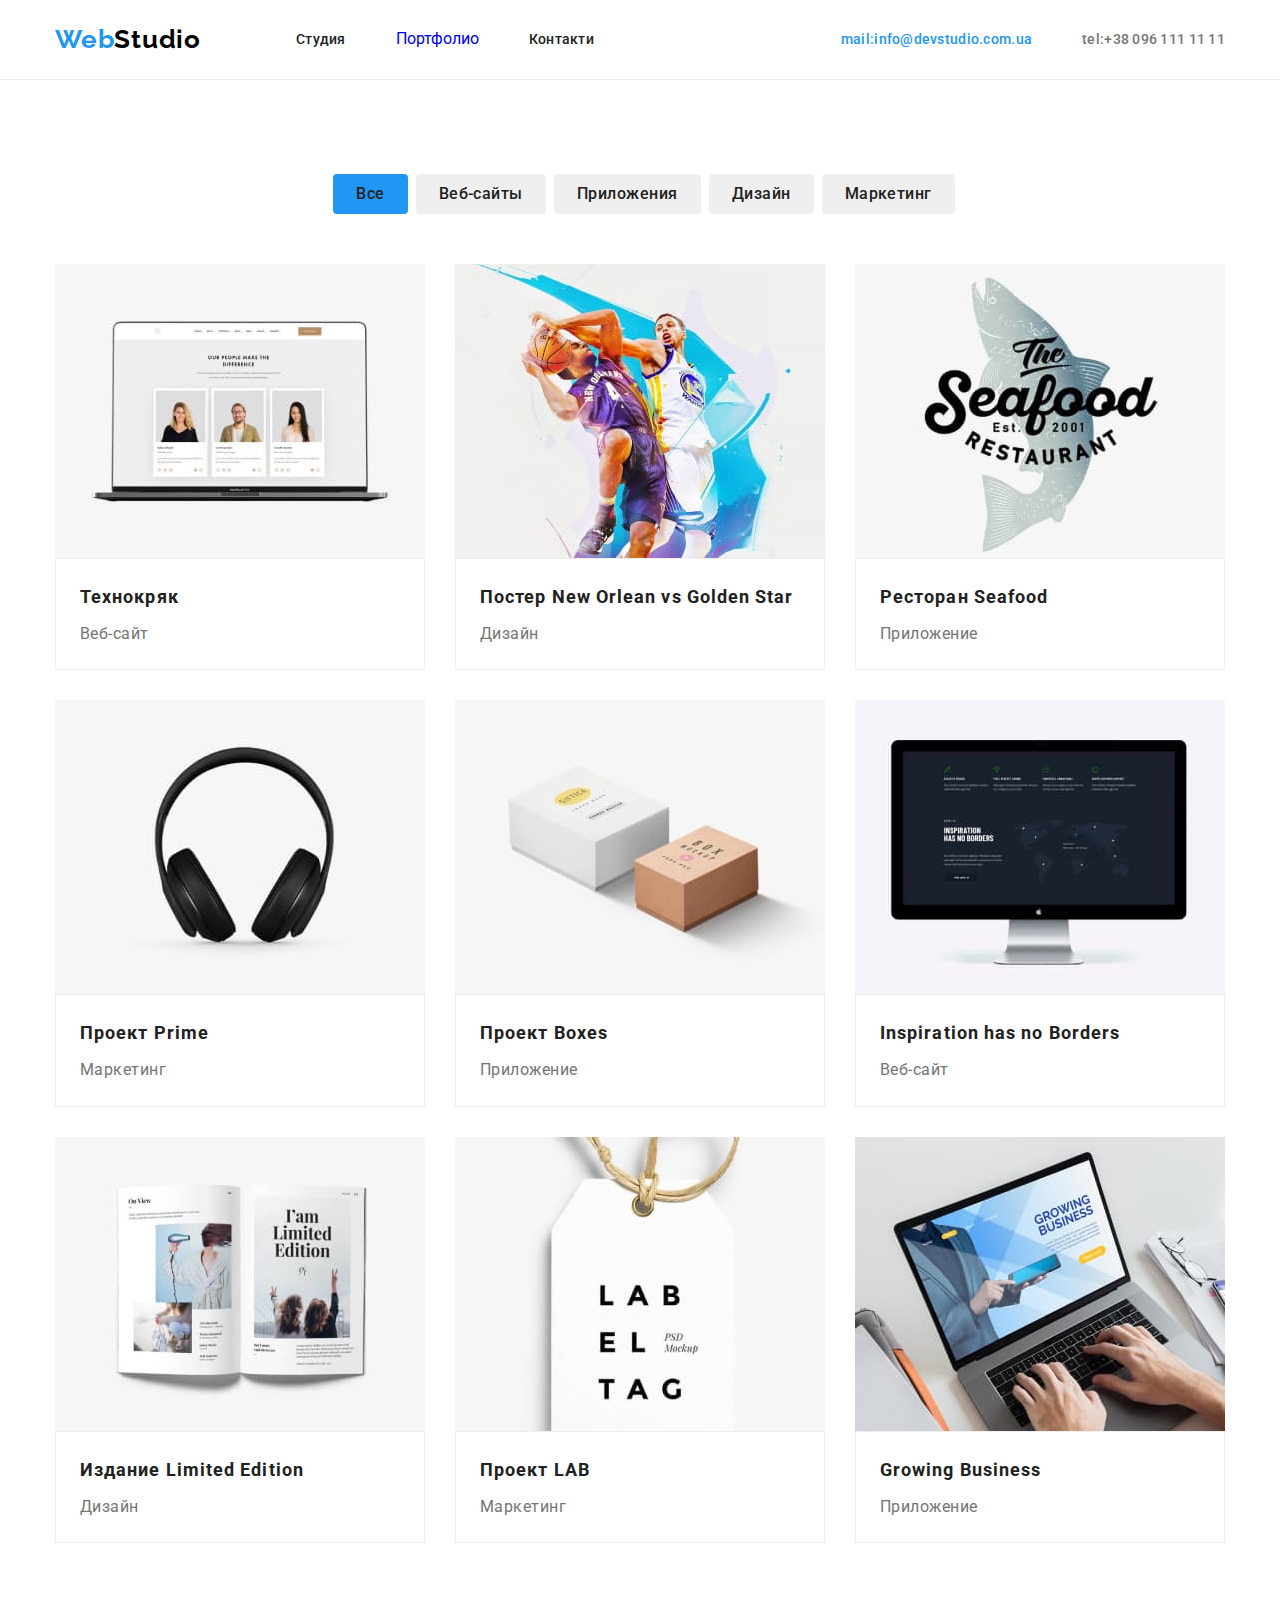
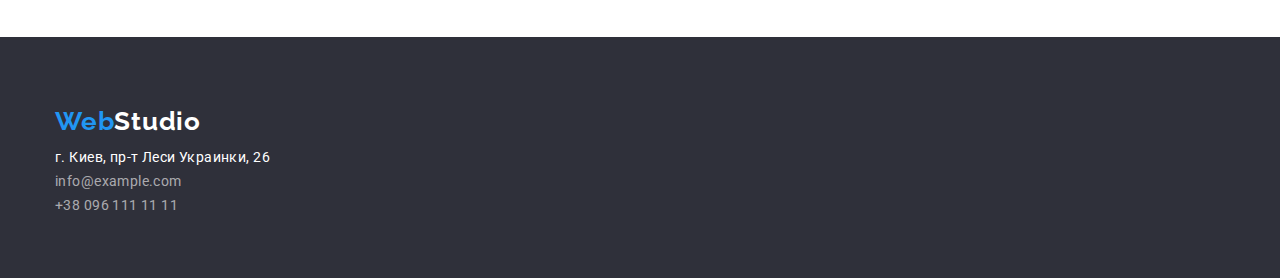
==== portfolio.html @ 2888136c "не відображається  іконка інстаграм" ====
<!DOCTYPE html>
<html lang="en">

<head>
    <meta charset="UTF-8">
    <meta http-equiv="X-UA-Compatible" content="IE=edge">
    <meta name="viewport" content="width=device-width, initial-scale=1.0">
    <link rel="preconnect" href="https://fonts.googleapis.com">
    <link rel="preconnect" href="https://fonts.gstatic.com" crossorigin>
    <link
        href="https://fonts.googleapis.com/css2?family=Raleway:wght@700&family=Roboto:wght@400;500;700;900&display=swap"
        rel="stylesheet">
         <!--нормалізатор-->
        <link rel="stylesheet" href="https://cdnjs.cloudflare.com/ajax/libs/modern-normalize/1.1.0/modern-normalize.min.css" />
        <!--додати стиль-->
    <link rel="stylesheet" href="./css/portfolio.css" />
    <link rel="stylesheet" href="./css/styles.css" />
    <title>Homework#3</title>
</head>

<body>
    <!--Шапка-->
    <header class="header">
        <div class="container">
        <nav class="header-nav">
            <a href="" class="header-logo link">Web<span class="colortext">Studio</span></a>
            <ul class="header-list list">
                <li class="header-item"><a href="./index.html" class="header-link link ">Студия</a></li>
                <li class="header-item"><a href="./portfolio.html" class="portfolio-link link">Портфолио</a></li>
                <li class="header-item"><a href="" class="header-link link">Контакти</a></li>
            </ul>
        </nav>
        <div class="header-connect">
            <ul class="header-list list">
                <li><a class="header-mail link" href="">mail:info@devstudio.com.ua</a></li>
                <li><a class="header-tel link" href="">tel:+38 096 111 11 11</a></li>
            </ul>
        </div>
        </div>
        </header>
        <main>
    <section class="portfolio ">
        <div class="container">
    <ul class="portfolio-selection ">
    <li class="portfolio-item"><button class="btn current" type="button">Все</button></li>
    <li class="portfolio-item"><button class="btn" type="button">Веб-сайты</button></li>
    <li class="portfolio-item"><button class="btn" type="button">Приложения</button></li>
    <li class="portfolio-item"><button class="btn" type="button">Дизайн</button></li>
    <li class="portfolio-item"><button class="btn" type="button">Маркетинг</button></li>
    </ul>
        
       <div class="gallery">
     <ul class="gallery-list list">
                <li class="calery-item">
                    <a href="" class="link"></a>
                    <img src="./images/technokriak.jpg" alt="" class="img" width="370">
                    <div class="foto-bottom link">
                        <h3 class="portfolio-title">Технокряк</h3>
                    <p class="portfolio-text">Веб-сайт</p>
                    </div>
                    </li>
                <li class="calery-item">
                    <a href="" class="link"></a>
                    <img src="./images/neworlean.jpg" alt="" class="img" width="370">
                    <div class="foto-bottom link">
                    <h3 class="portfolio-title">Постер New Orlean vs Golden Star</h3>
                    <p class="portfolio-text">Дизайн</p>
                </div>
                </li>
                <li class="calery-item">
                    <a href="" class="link"></a>
                    <img src="./images/seafood.jpg" alt="" class="img" width="370">
                    <div class="foto-bottom link">
                    <h3 class="portfolio-title">Ресторан Seafood</h3>
                    <p class="portfolio-text">Приложение</p>
                </div>
                </li>
                <li class="calery-item">
                    <a href="" class="link"></a>
                    <img src="./images/prime.jpg" alt="" class="img" width="370">
                    <div class="foto-bottom link">
                    <h3 class="portfolio-title">Проект Prime</h3>
                    <p class="portfolio-text">Маркетинг</p>
                </div>
                </li>
                <li class="calery-item">
                    <a href="" class="link"></a>
                    <img src="./images/box.jpg" alt="" class="img" width="370">
                    <div class="foto-bottom link">
                    <h3 class="portfolio-title">Проект Boxes</h3>
                    <p class="portfolio-text">Приложение</p>
                </div>
                </li>
                 <li class="calery-item">
                    <a href="" class="link"></a>
                    <img src="./images/borders.jpg" alt="" class="img" width="370">
                    <div class="foto-bottom link">  
                    <h3 class="portfolio-title">Inspiration has no Borders</h3>
                    <p class="portfolio-text">Веб-сайт</p>
                </div>
                </li>
                 <li class="calery-item">
                    <a href="" class="link"></a>
                    <img src="./images/edition.jpg" alt="" class="img" width="370">
                    <div class="foto-bottom link">
                    <h3 class="portfolio-title">Издание Limited Edition</h3>
                    <p class="portfolio-text">Дизайн</p>
                </div>
                 </li>
                     <li class="calery-item">
                    <a href="" class="link"></a>
                    <img src="./images/lab.jpg" alt="" class="img" width="370">
                    <div class="foto-bottom link"> 
                    <h3 class="portfolio-title">Проект LAB</h3>
                    <p class="portfolio-text">Маркетинг</p>
                </div>
                </li>
                 <li class="calery-item">
                    <a href="" class="link"></a>
                    <img src="./images/business.jpg" alt="" class="img" width="370">
                    <div class="foto-bottom link">
                    <h3 class="portfolio-title">Growing Business</h3>
                    <p class="portfolio-text">Приложение</p>
                    </div>
                </li>
            </ul>
            </div>
            </div>
            </section>
            </main>
        
    <!--footer-->
    <footer class="footer">
        <div class="container">
        <a href="" class="footer-logo link">Web<span class="colorchange">Studio</span></a>
        <address>
            <ul class="footer-list list">
                <li><a href="https://bit.ly/3pXMvUd" class="contact-link link" target="_blank" rel="noopener noreferrer">г.
                        Киев, пр-т
                        Леси Украинки, 26</a> </li>
                <li><a href="mailto:info@devstudio.com" class="contact link">info@example.com</a> </li>
                <li><a href="tel:+380961111111" class="contact link">+38 096 111 11 11</a> </li>
            </ul>
        </address>
    </div>
    </footer>
</body>

</html>
---- css/portfolio.css ----
header{
 border-bottom: 1px solid;
 color: #ECECEC;
}
/*booton*/
.btn.current {
  background-color: var(--accsent-color);
}
.btn{
  display: inline-block;
    border: 1px solid transparent;
    border-radius: 4px;
    padding: 6px 22px;
    font-family: inherit;
    font-weight: 500;
    font-size: 16px;
    line-height: 1.6;
    text-align: center;
    letter-spacing: 0.03em;
    cursor: pointer;
    color: #212121;
}
.btn:hover{
    color:#FFFFFF;
background-color: #2196F3;}
.btn:focus{
    color: #2196F3;
}

/*portfolio*/

.portfolio{
    padding-top: 94px;
    padding-bottom: 94px;
   }
.portfolio-selection{
    display: flex;
    justify-content: center;
    margin-bottom: 50px;
    list-style: none;
    }
    .portfolio-item {
        margin-left: 8px;
    }
.portfolio-title{
   margin-bottom: 4px;
    font-family: inherit;
    font-weight: 700;
    font-size: 18px;
    line-height: 2;
    letter-spacing: 0.06em;
    color: #212121;
}
.portfolio-text{ 

font-family: inherit;
font-style: normal;
font-weight: 400;
font-size: 16px;
line-height: 1.9;
letter-spacing: 0.03em;
color: #757575;
}

.gallery-list{
    display: flex;
    flex-wrap: wrap;
    gap: 30px;  
}  
/* margin-left: -30px;
    margin-bottom: -30px;
}
.calery-item{
 width:  calc(100%/3 - 30px);  
 margin-left: 30px;
 margin-bottom: 30px;
}*/

.foto-bottom{
    border: 1px solid #EEEEEE;
    padding: 20px 24px;
    margin-left: 0;
    margin-right: 0;
}
---- css/styles.css ----
:root{
--hero-title-color:#FFFFFF;
--accsent-color:#2196F3;
--second-title-color:#757575;
--main-title-color:#212121;
}
body{
    font-family: Roboto, sans-serif;}
    .link{
        text-decoration: none;
    }
    .list{
        padding: 0;
        margin: 0;
        list-style: none;
    }
    
    .nav-list.link.current{
        color: var(--accsent-color);
    }
    .header-link.current{
        color: var(--accsent-color);
    }
    .colortext{
        color: black;
        /* чорний  колір лого */
    }
    .colorchange{
        color: #FFFFFF;
        /*білий колір лого*/
    }
    
    
    p,
    h1,
    h2,
    h3,
    h4,
    li {
        margin: 0;
    }
    
    ul {
        padding-left: 0;
        margin: 0;
    }
    
    button {
        cursor: pointer;
    }
    
    .container {
        width: 1200px;
        padding-left: 15px;
        padding-right: 15px;
        margin: 0 auto;
        /*outline: 1px solid;*/
        }
    /*.section {
        padding-bottom: 94px;
        padding-bottom: 94px;
    }*/

  /*header*/
    .header{
        background-color:#FFFFFF;
        padding: 24px 0 24px 0;
    }
    .header .container{
        display: flex;
        align-items: center;    
    }
    .header-list{
        display: flex;
    }
    .header-nav{
        display: flex;
        align-items: center;
    }
    .header-logo{
        margin-right: 95px;
        font-family: 'Raleway';
        font-weight: 700;
        font-size: 26px;
        line-height: 1.2;
        letter-spacing: 0.03em;
        color: #2196F3;
    }
    .header-item:not(:last-child){
margin-right:50px ;
    }
    .header-link{
    font-weight: 500;
    font-size: 14px;
    line-height: 1.14;
    letter-spacing: 0.02em;
    color: #212121;
        }
    .header-link:hover,
    .header-link:focus{
    color: #2196F3;
        }
    .header-connect{
        margin-left: auto;
    }
    .header-mail{
        margin-right: 50px;
    font-weight: 500;
    font-size: 14px;
    line-height: 1.14;
    letter-spacing: 0.02em;
    color: var(--accsent-color);
    }
    .header-tel{
    font-weight: 500;
    font-size: 14px;
    line-height: 1.14;
    letter-spacing: 0.02em;
    color: var(--second-title-color);
    }
    /*hero*/
    .hero{
     background: #2F303A;
     text-align: center;
    padding-top: 200px;
    background-image: linear-gradient(
    rgba(47, 48, 58, 0.4),
    rgba(47, 48, 58, 0.4)
    ), 
    url(../images/header.jpg);
    background-repeat: no-repeat;
    background-size: cover;
    max-width: 1600px;
    margin: 0 auto;
     }
    
    
    .hero-title{
        margin-top: 0;
        margin-bottom: 45px;
        
     font-family: Roboto, sans-serif;
    font-weight: 900;
    font-size: 44px;
    line-height: 1.4;
    letter-spacing: 0.06em;
    color: var(--hero-title-color)
    }
  
    /*button*/
    .button{
        display: inline-block;
        border: 1px solid transparent;
        border-radius: 4px;
        padding: 10px 32px;
        margin-bottom: 200px;
        font-family: Roboto, sans-serif;
        font-weight: 700;
        font-size: 16px;
        line-height: 1.8;
        color: var(--hero-title-color);
        background-color: var(--accsent-color);
    }

    /*feature*/
    .feature{
        padding-top: 94px;
        padding-bottom: 94px;
    }

    .feature-title{
    margin-bottom: 10px;
    font-family: Roboto, sans-serif;
    font-size: 14px;
    line-height: 1.9;
    letter-spacing: 0.03em;
    text-transform: uppercase;
    color:var(--main-title-color);
        }
    .feature-text{
    font-family: Roboto, sans-serif;
    font-weight: 400;
    font-size: 14px;
    line-height: 1.7;
    letter-spacing: 0.03em;
    color: var(--second-title-color);
    
        }
    .feature-list{
        display: flex; 
        
     }
     .item{
         width: 270px;
       
         }
    .item:not(:last-child) {
        margin-right: 30px;
    }
       
    .feature-list .item{
        width: 270px;
       
    }
/*.about-item + .about-item + .about-item{
    margin-left: 30px;
}*/
/*justify-content: space-between; - розтягує по ширині *.
        /*about*/
     .about{
     padding-bottom: 94px;  
     }  
    .about-title{
    margin-top: 0;
     margin-bottom: 50px; 
    font-family: Roboto, sans-serif;
    font-size: 36px;
    line-height: 1.2;
    text-align: center;
    letter-spacing: 0.03em;
    color: var(--main-title-color);
        }
        .about-list{
            display: flex; 
            margin-left:-30px;   
        }
       /* .about-item:not(:last-child){
margin-right: 30px;
        } відступи*/
        .about-item{
        flex-basis:cal(100-90px)/3;
       /* width:  calc(100%/3-30px);*/
        margin-left: 30px;
        }
        
      .team{
          padding-bottom: 94px;
          padding-top: 94px;
      }    
       
     .team-list{
        display: flex;
        justify-content: space-between;
     }
    .team-title{
     padding-bottom: 50px;
     font-family: Roboto, sans-serif;
    font-size: 36px;
    line-height: 1.2;
    text-align: center;
    letter-spacing: 0.03em;
    color: var(--main-title-color);
        }
    .team-item-title{
  margin-bottom: 10px;
    font-family: Roboto,sans-serif;
    font-weight: 500;
    font-size: 16px;
    line-height: 1.2;
    text-align: center;
    letter-spacing: 0.03em;
    color: var(--main-title-color);
        }
    .team-item-text{
   margin-left: 0;
   margin-right: 0;
   margin-bottom: 30px;
    font-family: Roboto,sans-serif;
    font-weight: 400;
    font-size: 16px;
    line-height: 1.9;
    text-align: center;
    letter-spacing: 0.03em;
    color: var(--second-title-color);
        }
        .img{
        display: block;
         }
        .foto-team{
            padding-top: 30px;
            padding-bottom: 30px;
            box-shadow: 0px 1px 3px rgba(0, 0, 0, 0.12),
            0px 1px 1px rgba(0, 0, 0, 0.14),
            0px 2px 1px rgba(0, 0, 0, 0.2);
            border-radius: 0px 0px 4px 4px;
        }
/*посилання на соцмережі*/
        .team-soc-link{
            width: 44px;
            height: 44px;
            background-color: tomato;
            border-radius: 50%;
            display: flex;
            justify-content: center;
            align-items: center;
        }
        .team-soc-list{
            display: flex;
            justify-content: center;
        }
        .team-soc-item + .team-soc-item{
            margin-left: 10px;
        }
        .team-soc-icon{
            fill: #FFFFFF;
        }
         /*footer*/
       .footer{
          padding-top: 60px;
          padding-bottom: 60px;
          background: #2F303A;
        
        }
        .footer-logo{
            margin-bottom: 20px;
            font-family: 'Raleway';
            font-style: normal;
            font-weight: 700;
            font-size: 26px;
            line-height: 1.9;
            letter-spacing: 0.03em;
             color: #2196F3;
        }
        address {
            font-style: normal;
        }
        .contact-address{
            color: var(--hero-title-color);
        }
        .contact-link{
            margin-bottom: 9px;
            font-family: Roboto,sans-serif;
            font-weight: 400;
            font-size: 14px;
            line-height: 1.7;
            letter-spacing: 0.03em;
           color: var(--hero-title-color); 
         }
         .contact{
            margin-bottom: 9px;
            font-family: Roboto,sans-serif;
            font-weight: 400;
            font-size: 14px;
            line-height: 1.7;
            letter-spacing: 0.03em;
            color: rgba(255, 255, 255, 0.6);
         }
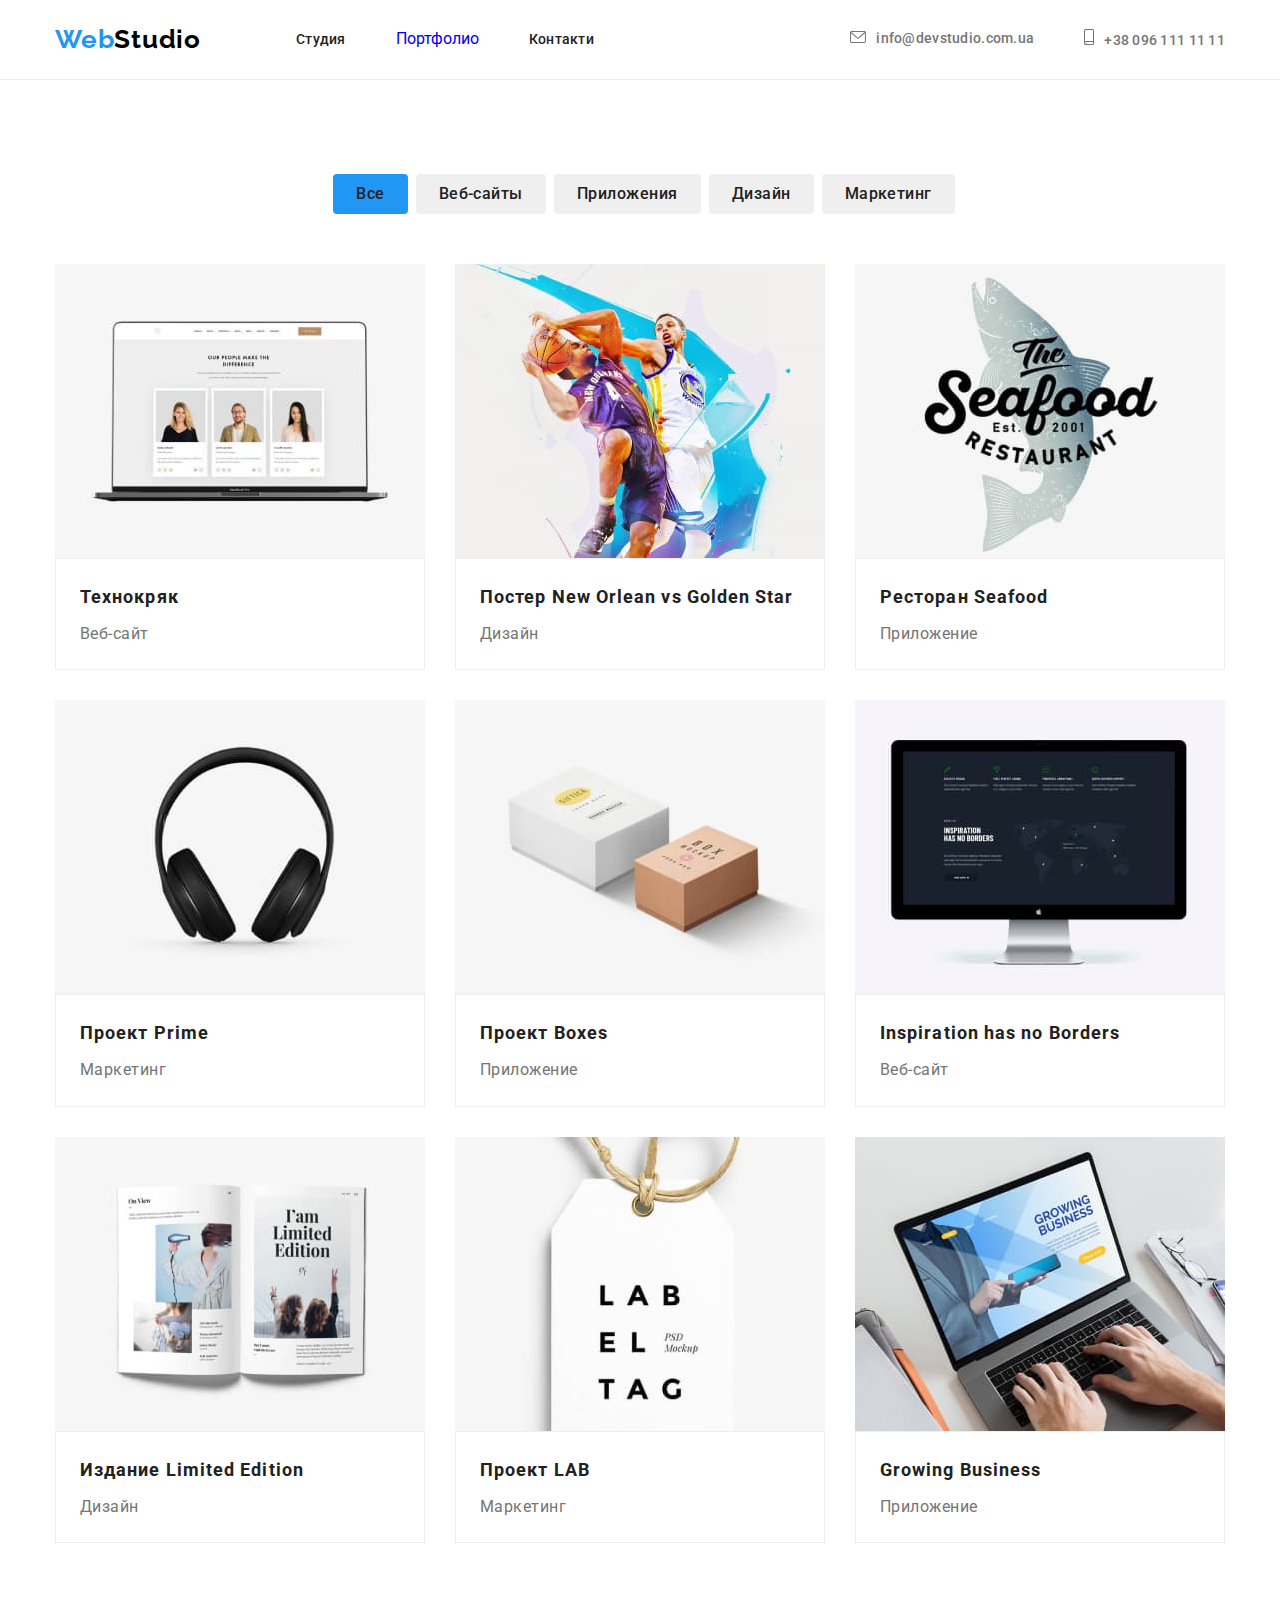
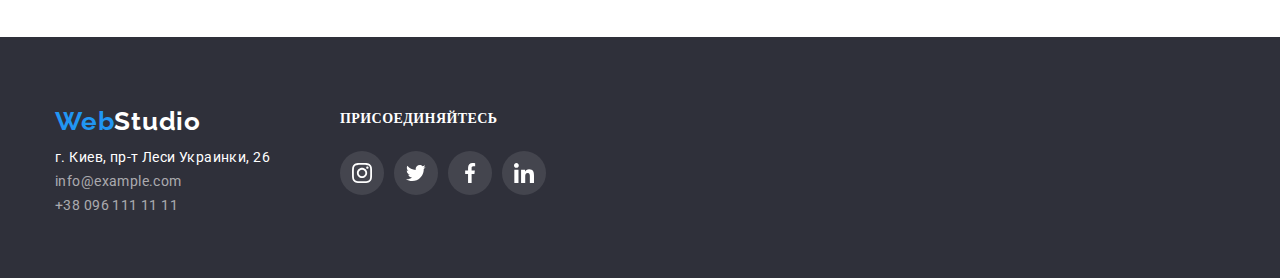
==== commit 1f77df6f: "*" ====
--- a/portfolio.html
+++ b/portfolio.html
@@ -15,7 +15,7 @@
         <!--додати стиль-->
     <link rel="stylesheet" href="./css/portfolio.css" />
     <link rel="stylesheet" href="./css/styles.css" />
-    <title>Homework#3</title>
+    <title>Homework#4</title>
 </head>
 
 <body>
@@ -32,8 +32,14 @@
         </nav>
         <div class="header-connect">
             <ul class="header-list list">
-                <li><a class="header-mail link" href="">mail:info@devstudio.com.ua</a></li>
-                <li><a class="header-tel link" href="">tel:+38 096 111 11 11</a></li>
+                <li><a class="header-mail link " href=""><svg class="contact-icon" width="16" height="12">
+                            <use href="./images/symbol-defss.svg#icon-convert"></use>
+                        </svg>info@devstudio.com.ua</a>
+                </li>
+                <li><a class="header-tel link" href=""><svg class="contact-icon" width="10" height="16">
+                            <use href="./images/symbol-defss.svg#icon-phone"></use>
+                        </svg>+38 096 111 11 11</a>
+                </li>
             </ul>
         </div>
         </div>
@@ -132,17 +138,51 @@
     <!--footer-->
     <footer class="footer">
         <div class="container">
-        <a href="" class="footer-logo link">Web<span class="colorchange">Studio</span></a>
-        <address>
-            <ul class="footer-list list">
-                <li><a href="https://bit.ly/3pXMvUd" class="contact-link link" target="_blank" rel="noopener noreferrer">г.
-                        Киев, пр-т
-                        Леси Украинки, 26</a> </li>
-                <li><a href="mailto:info@devstudio.com" class="contact link">info@example.com</a> </li>
-                <li><a href="tel:+380961111111" class="contact link">+38 096 111 11 11</a> </li>
-            </ul>
-        </address>
-    </div>
+            <div class="contact-main">
+                <a href="" class="footer-logo link">Web<span class="colorchange">Studio</span></a>
+                <address>
+                    <ul class="footer-list list">
+                        <li><a href="https://bit.ly/3pXMvUd" class="contact-link link" target="_blank"
+                                rel="noopener noreferrer">г. Киев, пр-т
+                                Леси Украинки, 26</a> </li>
+                        <li><a href="mailto:info@devstudio.com" class="contact link">info@example.com</a></li>
+                        <li><a href="tel:+380961111111" class="contact-tel link">+38 096 111 11 11</a></li>
+                    </ul>
+                </address>
+            </div>
+        
+            <div class="join">
+                <h2 class="join-title">ПРИСОЕДИНЯЙТЕСЬ</h2>
+                <ul class="join-soc list">
+                    <li class="join-soc-item">
+                        <a href="" class="join-soc-link">
+                            <svg class="join-soc-icon" width="20" hight="20">
+                                <use href="./images/symbol-defs.svg#icon-instagram">
+                            </svg>
+                        </a>
+                    </li>
+                    <li class="join-soc-item">
+                        <a href="" class="join-soc-link">
+                            <svg class="join-soc-icon" width="20" hight="20">
+                                <use href="./images/symbol-defs.svg#icon-tvit">
+                            </svg>
+                        </a>
+                    </li>
+                    <li class="join-soc-item">
+                        <a href="" class="join-soc-link">
+                            <svg class="join-soc-icon" width="20" hight="20">
+                                <use href="./images/symbol-defs.svg#icon-facebook">
+                            </svg>
+                        </a>
+                    </li>
+                    <li class="join-soc-item">
+                        <a href="" class="join-soc-link">
+                            <svg class="join-soc-icon" width="20" hight="20">
+                                <use href="./images/symbol-defs.svg#icon-lin">
+                            </svg>
+                        </a>
+                    </li>
+                </ul>
     </footer>
 </body>
 
--- a/css/portfolio.css
+++ b/css/portfolio.css
@@ -75,7 +75,11 @@
  margin-left: 30px;
  margin-bottom: 30px;
 }*/
+.galery-item:hover,
+.galery-item:focus{
+    border-color: var(--accsent-color);
 
+}
 .foto-bottom{
     border: 1px solid #EEEEEE;
     padding: 20px 24px;
--- a/css/styles.css
+++ b/css/styles.css
@@ -109,7 +109,7 @@
     font-size: 14px;
     line-height: 1.14;
     letter-spacing: 0.02em;
-    color: var(--accsent-color);
+    color: var(--second-title-color)
     }
     .header-tel{
     font-weight: 500;
@@ -118,6 +118,20 @@
     letter-spacing: 0.02em;
     color: var(--second-title-color);
     }
+    
+    .header-tel:hover,
+    .header-tel:focus,
+    .header-mail:hover,
+    .header-mail:focus,
+    .contact-icon:hover,
+   .contact-icon:focus{
+        color: var(--accsent-color);
+    }
+.contact-icon{
+    margin-right: 10px;
+    fill: #757575;
+}
+
     /*hero*/
     .hero{
      background: #2F303A;
@@ -202,6 +216,17 @@
         width: 270px;
        
     }
+    .feature-soc-link{
+        margin-bottom: 30px;
+    width: 270px;
+    height: 120px;
+    left: 215px;
+    top: 774px;
+    background: #F5F4FA;
+    border-radius: 4px;
+    display: flex;
+    justify-content: center;
+    align-items: center;}
 /*.about-item + .about-item + .about-item{
     margin-left: 30px;
 }*/
@@ -243,7 +268,7 @@
         justify-content: space-between;
      }
     .team-title{
-     padding-bottom: 50px;
+     margin-bottom: 50px;
      font-family: Roboto, sans-serif;
     font-size: 36px;
     line-height: 1.2;
@@ -284,32 +309,92 @@
             0px 2px 1px rgba(0, 0, 0, 0.2);
             border-radius: 0px 0px 4px 4px;
         }
+        .team-soc-list {
+            display: flex;
+            justify-content: center;
+        }
+        
+        .team-soc-item+.team-soc-item {
+            margin-left: 10px;
+        }
 /*посилання на соцмережі*/
         .team-soc-link{
             width: 44px;
             height: 44px;
-            background-color: tomato;
+            background-color: #FFFFFF;
             border-radius: 50%;
             display: flex;
             justify-content: center;
             align-items: center;
-        }
-        .team-soc-list{
-            display: flex;
-            justify-content: center;
-        }
-        .team-soc-item + .team-soc-item{
-            margin-left: 10px;
-        }
+           /* fill: #FFFFFF;*/
+        }
+      
         .team-soc-icon{
-            fill: #FFFFFF;
-        }
-         /*footer*/
+            fill: #AFB1B8;
+        }
+        .team-soc-link:hover,
+        .team-soc-link:focus{
+         background-color:var(--accsent-color);
+        /*fill: #2196F3;*/
+        }
+        .team-soc-link:hover .team-soc-icon{
+        fill:#FFFFFF;
+        }
+       .client-title{
+           margin-bottom: 50px;
+        font-family: Roboto,sans-serif;
+       font-weight: 700;
+        font-size: 36px;
+        line-height: 1.17;
+        text-align: center;
+        letter-spacing: 0.03em;
+        
+        color: var(--main-title-color);
+       }
+       .client{
+           padding-top: 94px;
+           padding-bottom: 94px;
+       }
+       .client-list{
+           display: flex;
+            justify-content: space-between;
+       }
+       .client-item{
+        width: 170px;
+        height: 92px;
+        display: flex;
+        justify-content: center;
+        align-items: center;
+        border: 1px solid #AFB1B8;
+        box-sizing: border-box;
+        border-radius: 4px;
+       }
+    .client-item:hover,
+    .client-item:focus{
+        border-color: var(--accsent-color)
+    }
+       .client-link{
+       background-color: #FFFFFF;
+       }
+    .client-icon{
+        cursor: pointer;
+        width: 106px;
+        height: 60px;
+        fill:#AFB1B8;
+    }
+    .client-item:hover .client-icon {
+        fill: var(--accsent-color)
+    }
+    
+       /*footer*/
        .footer{
           padding-top: 60px;
           padding-bottom: 60px;
           background: #2F303A;
         
+        }
+        .footer .container{
+            display: flex;
         }
         .footer-logo{
             margin-bottom: 20px;
@@ -345,4 +430,64 @@
             letter-spacing: 0.03em;
             color: rgba(255, 255, 255, 0.6);
          }
-       +         .contact-tel{
+            font-family: Roboto, sans-serif;
+            font-weight: 400;
+            font-size: 14px;
+            line-height: 1.7;
+            letter-spacing: 0.03em;
+            color: rgba(255, 255, 255, 0.6);
+         }
+         .join{
+         margin-left: 70px;
+         padding-top: 10px;
+      }
+         .join .container{
+            display: flex;
+           }
+         .join-title{
+       margin-bottom: 20px;  
+        font-family: Roboto sans-serif;
+        font-weight: 700;
+        font-size: 14px;
+        line-height: 1.7;
+        letter-spacing: 0.03em;
+        text-transform: uppercase;
+        color: #FFFFFF;
+         }
+         
+        .join-soc {
+        display: flex;
+            }
+        .join-soc-link {
+            width: 44px;
+            height: 44px;
+            background-color: rgba(255, 255, 255, 0.1);
+            border-radius: 50%;
+            display: flex;
+            justify-content: center;
+            align-items: center;
+            
+            /* fill: #FFFFFF;*/
+        }
+        
+        .join-soc-item {
+            fill: var(--hero-title-color);
+       
+        }
+        .join-soc-item+.join-soc-item {
+            margin-left: 10px;
+        }
+        /*змінити колір елемента
+        .join-soc-icon:nth-child(2){
+        color: #2196F3;
+        }*/
+        .join-soc-link:hover,
+        .join-soc-link:focus {
+            background-color: var(--accsent-color);
+            /*fill: #2196F3;*/
+        }
+        
+        .join-soc-link:hover .team-soc-icon {
+            fill: #FFFFFF;
+        }